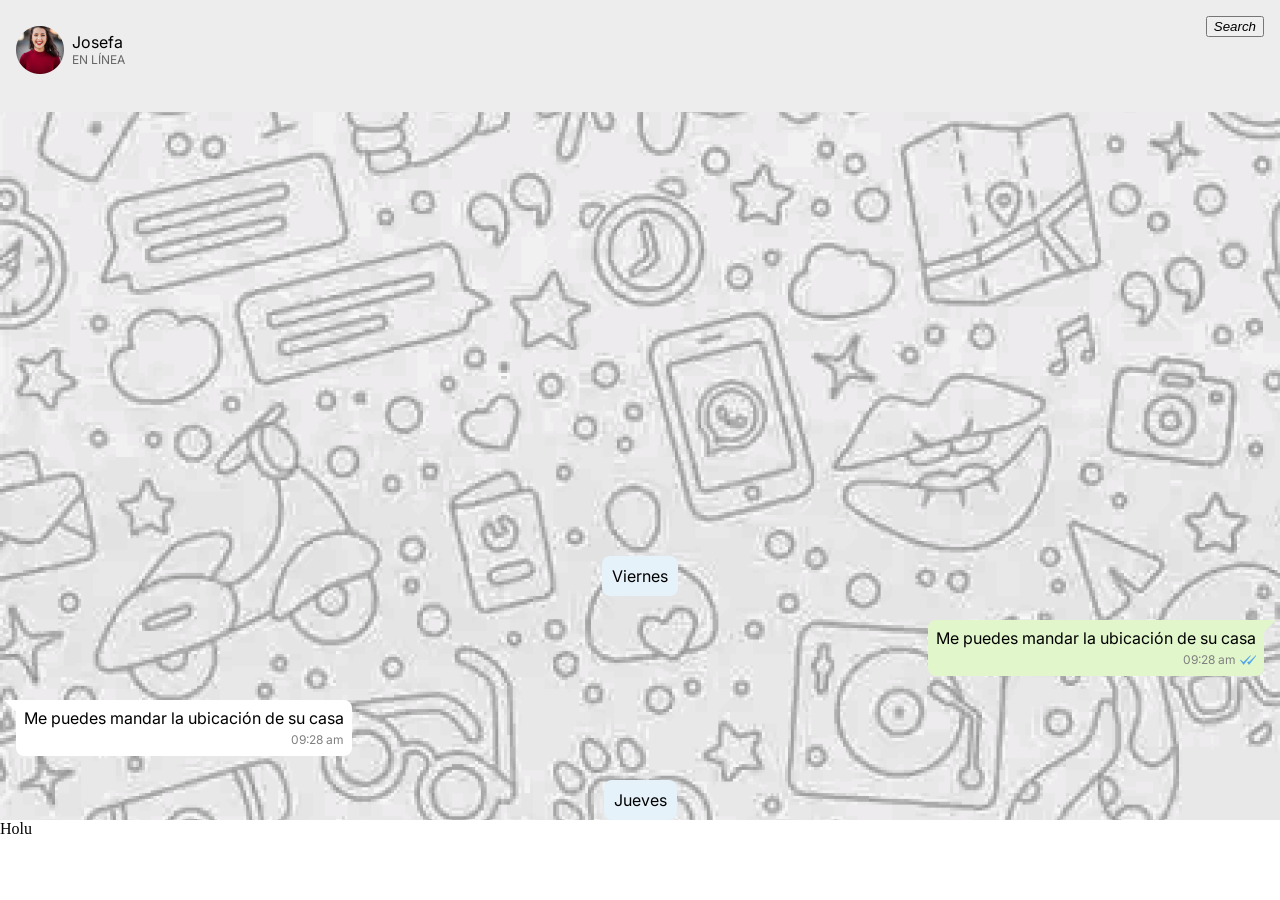
==== index.html @ de535b94 "first push" ====
<!DOCTYPE html>
<html lang="en">
  <head>
    <meta charset="UTF-8" />
    <meta http-equiv="X-UA-Compatible" content="IE=edge" />
    <meta name="viewport" content="width=device-width, initial-scale=1.0" />
    <link rel="preconnect" href="https://fonts.googleapis.com" />
    <link rel="preconnect" href="https://fonts.gstatic.com" crossorigin />
    <link
      href="https://fonts.googleapis.com/css2?family=Inter:wght@400;500;700&display=swap"
      rel="stylesheet"
    />
    <link rel="stylesheet" href="./css/index.css" />
    <title>MensajesApp</title>
  </head>
  <body>
    <div class="chat">
      <header class="header">
        <div class="header-primary">
          <div class="user">
            <img
              src="./images/user.png"
              alt="Imagen de usuario"
              width="48"
              height="48"
            />
            <p>
              <span class="user-name">Josefa</span>
              <span class="user-status">En línea</span>
            </p>
          </div>
        </div>
        <div class="header-secondary">
          <button class="button">
            <i>Search</i>
          </button>
        </div>
      </header>
      <div class="message-list">
        <div class="date">Jueves</div>
        <div class="message is-receiver">
          <div class="message-body">
            <div class="messag-text">Me puedes mandar la ubicación de su casa</div>
          </div>
          <div class="message-details">
            <span class="message-date">09:28 am</span>
          </div>
        </div>
        <div class="message is-sender">
          <div class="message-body">
            <div class="messag-text">Me puedes mandar la ubicación de su casa</div>
          </div>
          <div class="message-details">
            <span class="message-date">09:28 am</span>
            <span class="message-status is-read"></span>
          </div>
        </div>
        <div class="date">Viernes</div>
      </div>
      <div class="action-list">Holu</div>
    </div>
  </body>
</html>
---- css/index.css ----
@import 'global.css';

:root { 
  --blockSize-header: 5rem;
  --blockSize-actions: 5rem;
  --black: #000000; 
  --grey: #666667; 
  --grey-2: #f2f2f2; 
  --grey-3: #f6f6f6; 
  --grey-4: #ededed; 
  --white: #ffffff; 
  --green-1: #e1f7cb; 
  --green-2: #56bca6; 
  --red: #ff4a4a; 
  --green-3: #429488; 
  --blue: #5cb3f0; 
  --skyblue: #E5F2FA;
  --body-16regular: 400 1rem/1.25rem Inter; 
  --body-16bold: 700 1rem/1.25rem Inter; 
  --body-14regular: 400 0.875rem/1.125rem Inter; 
  --body-14regular_u: 500 0.875rem/1.25rem Inter; 
  --caption-12bold: 700 0.75rem/1rem Inter; 
  --caption-12regular: 400 0.75rem/1rem Inter; 
  --caption-12regular_u: 400 0.75rem/1.25rem Inter; 
}

body {
  margin: 0;
}

/* h1{
  color: var(--red);
} */

/* h2{
  color: var(--green-2);
} */

/* p{
  color: var(--blue);
} */
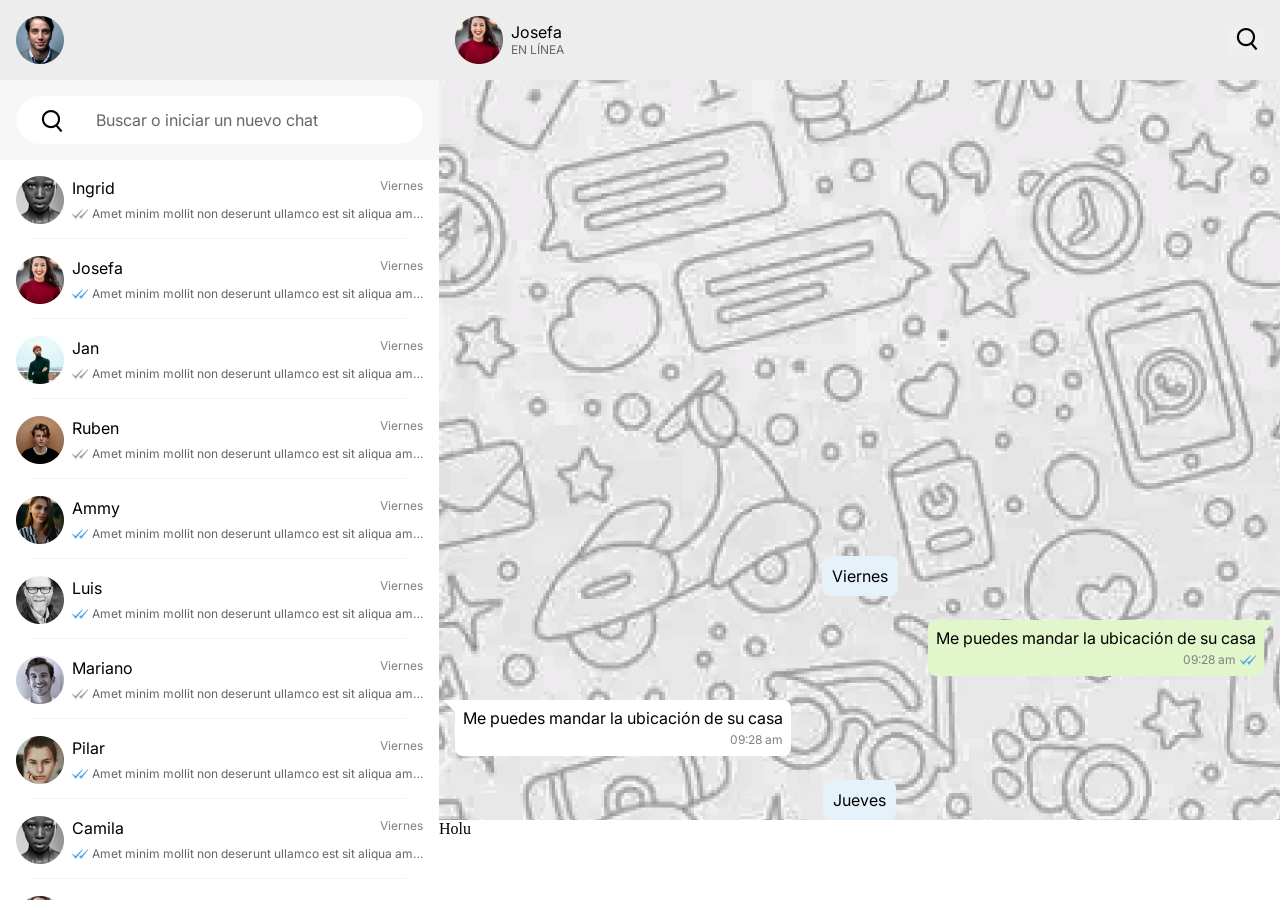
==== commit ee25cd6a: "sidebar ready" ====
--- a/index.html
+++ b/index.html
@@ -14,50 +14,390 @@
     <title>MensajesApp</title>
   </head>
   <body>
-    <div class="chat">
-      <header class="header">
-        <div class="header-primary">
+    <div class="layout">
+      <div class="chat-contact-message-list">
+        <header class="header">
           <div class="user">
             <img
-              src="./images/user.png"
+              src="./images/user-principal.png"
               alt="Imagen de usuario"
               width="48"
               height="48"
             />
-            <p>
-              <span class="user-name">Josefa</span>
-              <span class="user-status">En línea</span>
-            </p>
+          </div>
+        </header>
+        <form
+          class="search"
+          role="search"
+          aria-label="Buscar o iniciar un nuevo chat"
+        >
+          <i class="icon-search" aria-hidden="true"></i>
+          <input type="search" placeholder="Buscar o iniciar un nuevo chat" />
+        </form>
+        <div class="contact-message-list">
+          <div class="contact-message-item">
+            <div class="contact-photo">
+              <img
+                src="./images/Ingrid.png"
+                alt="Imagen de usuario"
+                width="48"
+                height="48"
+              />
+            </div>
+            <div class="contact-message-body">
+              <div class="contact-message-details">
+                <div class="contact-name">
+                  <span>Ingrid</span>
+                </div>
+                <div class="message-date">
+                  <span>Viernes</span>
+                </div>
+              </div>
+              <div class="contact-message ellipsis">
+                <span class="message-status is-delivered"></span>
+                <span class="contact-message-text ellipsis">
+                  Amet minim mollit non deserunt ullamco est sit aliqua amet minim mollit non deserunt ullamco est sit aliqua amet minim mollit non deserunt ullamco est sit aliqua amet minim mollit non deserunt ullamco est sit aliqua
+                </span>
+              </div>
+            </div>
+          </div>
+          <div class="contact-message-item">
+            <div class="contact-photo">
+              <img
+                src="./images/josefa.png"
+                alt="Imagen de usuario"
+                width="48"
+                height="48"
+              />
+            </div>
+            <div class="contact-message-body">
+              <div class="contact-message-details">
+                <div class="contact-name">
+                  <span>Josefa</span>
+                </div>
+                <div class="message-date">
+                  <span>Viernes</span>
+                </div>
+              </div>
+              <div class="contact-message ellipsis">
+                <span class="message-status is-read"></span>
+                <span class="contact-message-text ellipsis">
+                  Amet minim mollit non deserunt ullamco est sit aliqua amet minim mollit non deserunt ullamco est sit aliqua amet minim mollit non deserunt ullamco est sit aliqua amet minim mollit non deserunt ullamco est sit aliqua
+                </span>
+              </div>
+            </div>
+          </div>
+          <div class="contact-message-item">
+            <div class="contact-photo">
+              <img
+                src="./images/jan.png"
+                alt="Imagen de usuario"
+                width="48"
+                height="48"
+              />
+            </div>
+            <div class="contact-message-body">
+              <div class="contact-message-details">
+                <div class="contact-name">
+                  <span>Jan</span>
+                </div>
+                <div class="message-date">
+                  <span>Viernes</span>
+                </div>
+              </div>
+              <div class="contact-message ellipsis">
+                <span class="message-status is-delivered"></span>
+                <span class="contact-message-text ellipsis">
+                  Amet minim mollit non deserunt ullamco est sit aliqua amet minim mollit non deserunt ullamco est sit aliqua amet minim mollit non deserunt ullamco est sit aliqua amet minim mollit non deserunt ullamco est sit aliqua
+                </span>
+              </div>
+            </div>
+          </div>
+          <div class="contact-message-item">
+            <div class="contact-photo">
+              <img
+                src="./images/ruben.png"
+                alt="Imagen de usuario"
+                width="48"
+                height="48"
+              />
+            </div>
+            <div class="contact-message-body">
+              <div class="contact-message-details">
+                <div class="contact-name">
+                  <span>Ruben</span>
+                </div>
+                <div class="message-date">
+                  <span>Viernes</span>
+                </div>
+              </div>
+              <div class="contact-message ellipsis">
+                <span class="message-status is-delivered"></span>
+                <span class="contact-message-text ellipsis">
+                  Amet minim mollit non deserunt ullamco est sit aliqua amet minim mollit non deserunt ullamco est sit aliqua amet minim mollit non deserunt ullamco est sit aliqua amet minim mollit non deserunt ullamco est sit aliqua
+                </span>
+              </div>
+            </div>
+          </div>
+          <div class="contact-message-item">
+            <div class="contact-photo">
+              <img
+                src="./images/Amy.png"
+                alt="Imagen de usuario"
+                width="48"
+                height="48"
+              />
+            </div>
+            <div class="contact-message-body">
+              <div class="contact-message-details">
+                <div class="contact-name">
+                  <span>Ammy</span>
+                </div>
+                <div class="message-date">
+                  <span>Viernes</span>
+                </div>
+              </div>
+              <div class="contact-message ellipsis">
+                <span class="message-status is-read"></span>
+                <span class="contact-message-text ellipsis">
+                  Amet minim mollit non deserunt ullamco est sit aliqua amet minim mollit non deserunt ullamco est sit aliqua amet minim mollit non deserunt ullamco est sit aliqua amet minim mollit non deserunt ullamco est sit aliqua
+                </span>
+              </div>
+            </div>
+          </div>
+          <div class="contact-message-item">
+            <div class="contact-photo">
+              <img
+                src="./images/rufino.png"
+                alt="Imagen de usuario"
+                width="48"
+                height="48"
+              />
+            </div>
+            <div class="contact-message-body">
+              <div class="contact-message-details">
+                <div class="contact-name">
+                  <span>Luis</span>
+                </div>
+                <div class="message-date">
+                  <span>Viernes</span>
+                </div>
+              </div>
+              <div class="contact-message ellipsis">
+                <span class="message-status is-read"></span>
+                <span class="contact-message-text ellipsis">
+                  Amet minim mollit non deserunt ullamco est sit aliqua amet minim mollit non deserunt ullamco est sit aliqua amet minim mollit non deserunt ullamco est sit aliqua amet minim mollit non deserunt ullamco est sit aliqua
+                </span>
+              </div>
+            </div>
+          </div>
+          <div class="contact-message-item">
+            <div class="contact-photo">
+              <img
+                src="./images/Mariano.png"
+                alt="Imagen de usuario"
+                width="48"
+                height="48"
+              />
+            </div>
+            <div class="contact-message-body">
+              <div class="contact-message-details">
+                <div class="contact-name">
+                  <span>Mariano</span>
+                </div>
+                <div class="message-date">
+                  <span>Viernes</span>
+                </div>
+              </div>
+              <div class="contact-message ellipsis">
+                <span class="message-status is-delivered"></span>
+                <span class="contact-message-text ellipsis">
+                  Amet minim mollit non deserunt ullamco est sit aliqua amet minim mollit non deserunt ullamco est sit aliqua amet minim mollit non deserunt ullamco est sit aliqua amet minim mollit non deserunt ullamco est sit aliqua
+                </span>
+              </div>
+            </div>
+          </div>
+          <div class="contact-message-item">
+            <div class="contact-photo">
+              <img
+                src="./images/pilar.png"
+                alt="Imagen de usuario"
+                width="48"
+                height="48"
+              />
+            </div>
+            <div class="contact-message-body">
+              <div class="contact-message-details">
+                <div class="contact-name">
+                  <span>Pilar</span>
+                </div>
+                <div class="message-date">
+                  <span>Viernes</span>
+                </div>
+              </div>
+              <div class="contact-message ellipsis">
+                <span class="message-status is-read"></span>
+                <span class="contact-message-text ellipsis">
+                  Amet minim mollit non deserunt ullamco est sit aliqua amet minim mollit non deserunt ullamco est sit aliqua amet minim mollit non deserunt ullamco est sit aliqua amet minim mollit non deserunt ullamco est sit aliqua
+                </span>
+              </div>
+            </div>
+          </div>
+          <div class="contact-message-item">
+            <div class="contact-photo">
+              <img
+                src="./images/Ingrid.png"
+                alt="Imagen de usuario"
+                width="48"
+                height="48"
+              />
+            </div>
+            <div class="contact-message-body">
+              <div class="contact-message-details">
+                <div class="contact-name">
+                  <span>Camila</span>
+                </div>
+                <div class="message-date">
+                  <span>Viernes</span>
+                </div>
+              </div>
+              <div class="contact-message ellipsis">
+                <span class="message-status is-read"></span>
+                <span class="contact-message-text ellipsis">
+                  Amet minim mollit non deserunt ullamco est sit aliqua amet minim mollit non deserunt ullamco est sit aliqua amet minim mollit non deserunt ullamco est sit aliqua amet minim mollit non deserunt ullamco est sit aliqua
+                </span>
+              </div>
+            </div>
+          </div>
+          <div class="contact-message-item">
+            <div class="contact-photo">
+              <img
+                src="./images/josefa.png"
+                alt="Imagen de usuario"
+                width="48"
+                height="48"
+              />
+            </div>
+            <div class="contact-message-body">
+              <div class="contact-message-details">
+                <div class="contact-name">
+                  <span>Ingrid</span>
+                </div>
+                <div class="message-date">
+                  <span>Viernes</span>
+                </div>
+              </div>
+              <div class="contact-message ellipsis">
+                <span class="message-status is-read"></span>
+                <span class="contact-message-text ellipsis">
+                  Amet minim mollit non deserunt ullamco est sit aliqua amet minim mollit non deserunt ullamco est sit aliqua amet minim mollit non deserunt ullamco est sit aliqua amet minim mollit non deserunt ullamco est sit aliqua
+                </span>
+              </div>
+            </div>
+          </div>
+          <div class="contact-message-item">
+            <div class="contact-photo">
+              <img
+                src="./images/rufino.png"
+                alt="Imagen de usuario"
+                width="48"
+                height="48"
+              />
+            </div>
+            <div class="contact-message-body">
+              <div class="contact-message-details">
+                <div class="contact-name">
+                  <span>William</span>
+                </div>
+                <div class="message-date">
+                  <span>Viernes</span>
+                </div>
+              </div>
+              <div class="contact-message ellipsis">
+                <span class="message-status is-delivered"></span>
+                <span class="contact-message-text ellipsis">
+                  Amet minim mollit non deserunt ullamco est sit aliqua amet minim mollit non deserunt ullamco est sit aliqua amet minim mollit non deserunt ullamco est sit aliqua amet minim mollit non deserunt ullamco est sit aliqua
+                </span>
+              </div>
+            </div>
+          </div>
+          <div class="contact-message-item">
+            <div class="contact-photo">
+              <img
+                src="./images/Amy.png"
+                alt="Imagen de usuario"
+                width="48"
+                height="48"
+              />
+            </div>
+            <div class="contact-message-body">
+              <div class="contact-message-details">
+                <div class="contact-name">
+                  <span>Fiorella</span>
+                </div>
+                <div class="message-date">
+                  <span>Viernes</span>
+                </div>
+              </div>
+              <div class="contact-message ellipsis">
+                <span class="message-status is-delivered"></span>
+                <span class="contact-message-text ellipsis">
+                  Amet minim mollit non deserunt ullamco est sit aliqua amet minim mollit non deserunt ullamco est sit aliqua amet minim mollit non deserunt ullamco est sit aliqua amet minim mollit non deserunt ullamco est sit aliqua
+                </span>
+              </div>
+            </div>
           </div>
         </div>
-        <div class="header-secondary">
-          <button class="button">
-            <i>Search</i>
-          </button>
+      </div>
+      <div class="chat-message-list">
+        <header class="header">
+          <div class="header-primary">
+            <div class="user">
+              <img
+                src="./images/user.png"
+                alt="Imagen de usuario"
+                width="48"
+                height="48"
+              />
+              <p>
+                <span class="user-name">Josefa</span>
+                <span class="user-status">En línea</span>
+              </p>
+            </div>
+          </div>
+          <div class="header-secondary">
+            <button class="button">
+              <i class="icon-search"></i>
+            </button>
+          </div>
+        </header>
+        <div class="message-list">
+          <div class="date">Jueves</div>
+          <div class="message is-receiver">
+            <div class="message-body">
+              <div class="message-text">
+                Me puedes mandar la ubicación de su casa
+              </div>
+            </div>
+            <div class="message-details">
+              <span class="message-date">09:28 am</span>
+            </div>
+          </div>
+          <div class="message is-sender">
+            <div class="message-body">
+              <div class="message-text">
+                Me puedes mandar la ubicación de su casa
+              </div>
+            </div>
+            <div class="message-details">
+              <span class="message-date">09:28 am</span>
+              <span class="message-status is-read"></span>
+            </div>
+          </div>
+          <div class="date">Viernes</div>
         </div>
-      </header>
-      <div class="message-list">
-        <div class="date">Jueves</div>
-        <div class="message is-receiver">
-          <div class="message-body">
-            <div class="messag-text">Me puedes mandar la ubicación de su casa</div>
-          </div>
-          <div class="message-details">
-            <span class="message-date">09:28 am</span>
-          </div>
-        </div>
-        <div class="message is-sender">
-          <div class="message-body">
-            <div class="messag-text">Me puedes mandar la ubicación de su casa</div>
-          </div>
-          <div class="message-details">
-            <span class="message-date">09:28 am</span>
-            <span class="message-status is-read"></span>
-          </div>
-        </div>
-        <div class="date">Viernes</div>
+        <div class="action-list">Holu</div>
       </div>
-      <div class="action-list">Holu</div>
     </div>
   </body>
 </html>
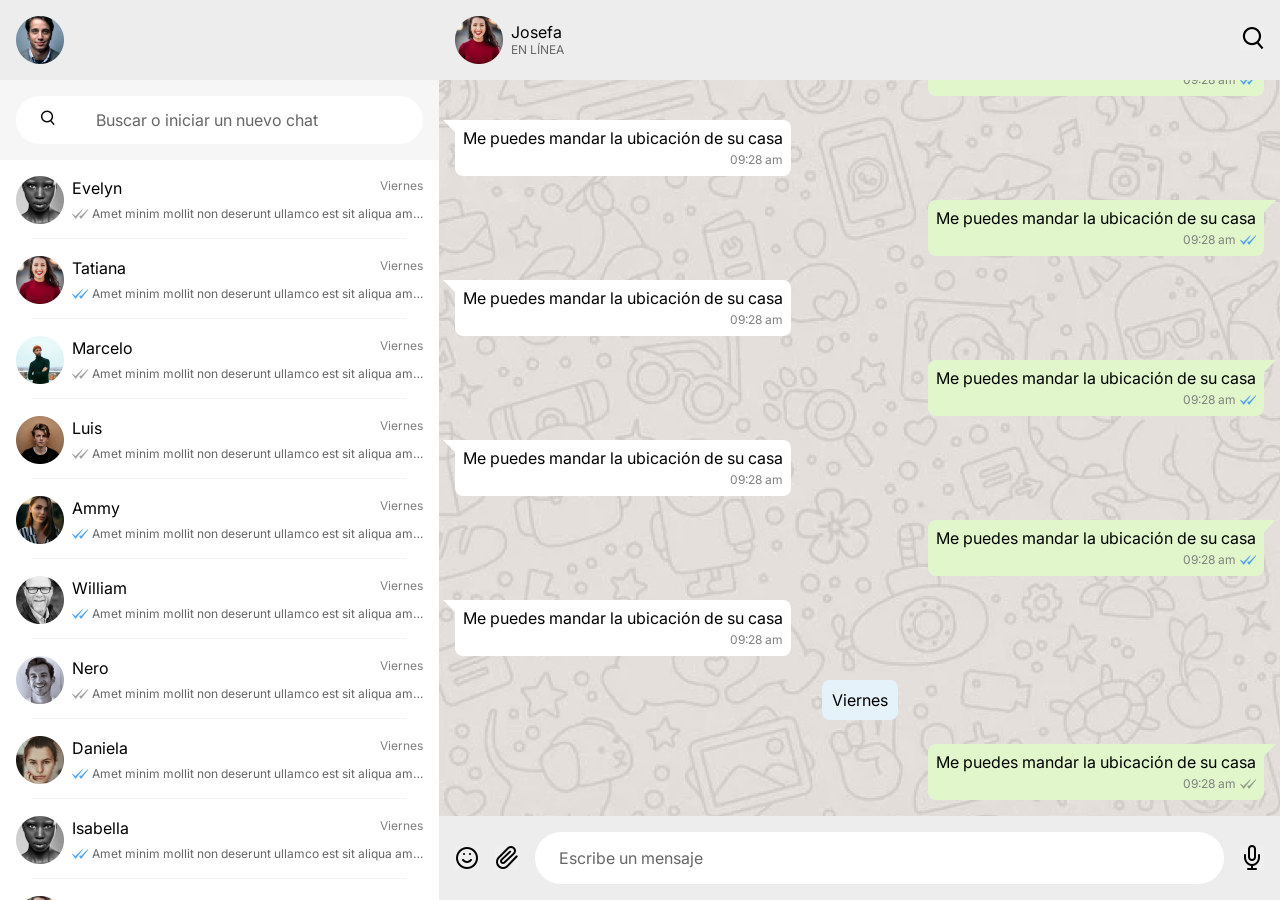
==== commit 0a0ea4f8: "first funct" ====
--- a/index.html
+++ b/index.html
@@ -56,7 +56,10 @@
               <div class="contact-message ellipsis">
                 <span class="message-status is-delivered"></span>
                 <span class="contact-message-text ellipsis">
-                  Amet minim mollit non deserunt ullamco est sit aliqua amet minim mollit non deserunt ullamco est sit aliqua amet minim mollit non deserunt ullamco est sit aliqua amet minim mollit non deserunt ullamco est sit aliqua
+                  Amet minim mollit non deserunt ullamco est sit aliqua amet
+                  minim mollit non deserunt ullamco est sit aliqua amet minim
+                  mollit non deserunt ullamco est sit aliqua amet minim mollit
+                  non deserunt ullamco est sit aliqua
                 </span>
               </div>
             </div>
@@ -82,7 +85,10 @@
               <div class="contact-message ellipsis">
                 <span class="message-status is-read"></span>
                 <span class="contact-message-text ellipsis">
-                  Amet minim mollit non deserunt ullamco est sit aliqua amet minim mollit non deserunt ullamco est sit aliqua amet minim mollit non deserunt ullamco est sit aliqua amet minim mollit non deserunt ullamco est sit aliqua
+                  Amet minim mollit non deserunt ullamco est sit aliqua amet
+                  minim mollit non deserunt ullamco est sit aliqua amet minim
+                  mollit non deserunt ullamco est sit aliqua amet minim mollit
+                  non deserunt ullamco est sit aliqua
                 </span>
               </div>
             </div>
@@ -108,7 +114,10 @@
               <div class="contact-message ellipsis">
                 <span class="message-status is-delivered"></span>
                 <span class="contact-message-text ellipsis">
-                  Amet minim mollit non deserunt ullamco est sit aliqua amet minim mollit non deserunt ullamco est sit aliqua amet minim mollit non deserunt ullamco est sit aliqua amet minim mollit non deserunt ullamco est sit aliqua
+                  Amet minim mollit non deserunt ullamco est sit aliqua amet
+                  minim mollit non deserunt ullamco est sit aliqua amet minim
+                  mollit non deserunt ullamco est sit aliqua amet minim mollit
+                  non deserunt ullamco est sit aliqua
                 </span>
               </div>
             </div>
@@ -134,7 +143,10 @@
               <div class="contact-message ellipsis">
                 <span class="message-status is-delivered"></span>
                 <span class="contact-message-text ellipsis">
-                  Amet minim mollit non deserunt ullamco est sit aliqua amet minim mollit non deserunt ullamco est sit aliqua amet minim mollit non deserunt ullamco est sit aliqua amet minim mollit non deserunt ullamco est sit aliqua
+                  Amet minim mollit non deserunt ullamco est sit aliqua amet
+                  minim mollit non deserunt ullamco est sit aliqua amet minim
+                  mollit non deserunt ullamco est sit aliqua amet minim mollit
+                  non deserunt ullamco est sit aliqua
                 </span>
               </div>
             </div>
@@ -160,7 +172,10 @@
               <div class="contact-message ellipsis">
                 <span class="message-status is-read"></span>
                 <span class="contact-message-text ellipsis">
-                  Amet minim mollit non deserunt ullamco est sit aliqua amet minim mollit non deserunt ullamco est sit aliqua amet minim mollit non deserunt ullamco est sit aliqua amet minim mollit non deserunt ullamco est sit aliqua
+                  Amet minim mollit non deserunt ullamco est sit aliqua amet
+                  minim mollit non deserunt ullamco est sit aliqua amet minim
+                  mollit non deserunt ullamco est sit aliqua amet minim mollit
+                  non deserunt ullamco est sit aliqua
                 </span>
               </div>
             </div>
@@ -186,7 +201,10 @@
               <div class="contact-message ellipsis">
                 <span class="message-status is-read"></span>
                 <span class="contact-message-text ellipsis">
-                  Amet minim mollit non deserunt ullamco est sit aliqua amet minim mollit non deserunt ullamco est sit aliqua amet minim mollit non deserunt ullamco est sit aliqua amet minim mollit non deserunt ullamco est sit aliqua
+                  Amet minim mollit non deserunt ullamco est sit aliqua amet
+                  minim mollit non deserunt ullamco est sit aliqua amet minim
+                  mollit non deserunt ullamco est sit aliqua amet minim mollit
+                  non deserunt ullamco est sit aliqua
                 </span>
               </div>
             </div>
@@ -212,7 +230,10 @@
               <div class="contact-message ellipsis">
                 <span class="message-status is-delivered"></span>
                 <span class="contact-message-text ellipsis">
-                  Amet minim mollit non deserunt ullamco est sit aliqua amet minim mollit non deserunt ullamco est sit aliqua amet minim mollit non deserunt ullamco est sit aliqua amet minim mollit non deserunt ullamco est sit aliqua
+                  Amet minim mollit non deserunt ullamco est sit aliqua amet
+                  minim mollit non deserunt ullamco est sit aliqua amet minim
+                  mollit non deserunt ullamco est sit aliqua amet minim mollit
+                  non deserunt ullamco est sit aliqua
                 </span>
               </div>
             </div>
@@ -238,7 +259,10 @@
               <div class="contact-message ellipsis">
                 <span class="message-status is-read"></span>
                 <span class="contact-message-text ellipsis">
-                  Amet minim mollit non deserunt ullamco est sit aliqua amet minim mollit non deserunt ullamco est sit aliqua amet minim mollit non deserunt ullamco est sit aliqua amet minim mollit non deserunt ullamco est sit aliqua
+                  Amet minim mollit non deserunt ullamco est sit aliqua amet
+                  minim mollit non deserunt ullamco est sit aliqua amet minim
+                  mollit non deserunt ullamco est sit aliqua amet minim mollit
+                  non deserunt ullamco est sit aliqua
                 </span>
               </div>
             </div>
@@ -264,7 +288,10 @@
               <div class="contact-message ellipsis">
                 <span class="message-status is-read"></span>
                 <span class="contact-message-text ellipsis">
-                  Amet minim mollit non deserunt ullamco est sit aliqua amet minim mollit non deserunt ullamco est sit aliqua amet minim mollit non deserunt ullamco est sit aliqua amet minim mollit non deserunt ullamco est sit aliqua
+                  Amet minim mollit non deserunt ullamco est sit aliqua amet
+                  minim mollit non deserunt ullamco est sit aliqua amet minim
+                  mollit non deserunt ullamco est sit aliqua amet minim mollit
+                  non deserunt ullamco est sit aliqua
                 </span>
               </div>
             </div>
@@ -290,7 +317,10 @@
               <div class="contact-message ellipsis">
                 <span class="message-status is-read"></span>
                 <span class="contact-message-text ellipsis">
-                  Amet minim mollit non deserunt ullamco est sit aliqua amet minim mollit non deserunt ullamco est sit aliqua amet minim mollit non deserunt ullamco est sit aliqua amet minim mollit non deserunt ullamco est sit aliqua
+                  Amet minim mollit non deserunt ullamco est sit aliqua amet
+                  minim mollit non deserunt ullamco est sit aliqua amet minim
+                  mollit non deserunt ullamco est sit aliqua amet minim mollit
+                  non deserunt ullamco est sit aliqua
                 </span>
               </div>
             </div>
@@ -316,7 +346,10 @@
               <div class="contact-message ellipsis">
                 <span class="message-status is-delivered"></span>
                 <span class="contact-message-text ellipsis">
-                  Amet minim mollit non deserunt ullamco est sit aliqua amet minim mollit non deserunt ullamco est sit aliqua amet minim mollit non deserunt ullamco est sit aliqua amet minim mollit non deserunt ullamco est sit aliqua
+                  Amet minim mollit non deserunt ullamco est sit aliqua amet
+                  minim mollit non deserunt ullamco est sit aliqua amet minim
+                  mollit non deserunt ullamco est sit aliqua amet minim mollit
+                  non deserunt ullamco est sit aliqua
                 </span>
               </div>
             </div>
@@ -342,7 +375,10 @@
               <div class="contact-message ellipsis">
                 <span class="message-status is-delivered"></span>
                 <span class="contact-message-text ellipsis">
-                  Amet minim mollit non deserunt ullamco est sit aliqua amet minim mollit non deserunt ullamco est sit aliqua amet minim mollit non deserunt ullamco est sit aliqua amet minim mollit non deserunt ullamco est sit aliqua
+                  Amet minim mollit non deserunt ullamco est sit aliqua amet
+                  minim mollit non deserunt ullamco est sit aliqua amet minim
+                  mollit non deserunt ullamco est sit aliqua amet minim mollit
+                  non deserunt ullamco est sit aliqua
                 </span>
               </div>
             </div>
@@ -372,32 +408,162 @@
           </div>
         </header>
         <div class="message-list">
+          <div class="message is-sender">
+            <div class="message-body">
+              <div class="message-text">
+                Me puedes mandar la ubicación de su casa
+              </div>
+            </div>
+            <div class="message-details">
+              <span class="message-date">09:28 am</span>
+              <span class="message-status is-delivered"></span>
+            </div>
+          </div>
+          <div class="date">Viernes</div>
+          <div class="message is-receiver">
+            <div class="message-body">
+              <div class="message-text">
+                Me puedes mandar la ubicación de su casa
+              </div>
+            </div>
+            <div class="message-details">
+              <span class="message-date">09:28 am</span>
+            </div>
+          </div>
+          <div class="message is-sender">
+            <div class="message-body">
+              <div class="message-text">
+                Me puedes mandar la ubicación de su casa
+              </div>
+            </div>
+            <div class="message-details">
+              <span class="message-date">09:28 am</span>
+              <span class="message-status is-read"></span>
+            </div>
+          </div>
+          <div class="message is-receiver">
+            <div class="message-body">
+              <div class="message-text">
+                Me puedes mandar la ubicación de su casa
+              </div>
+            </div>
+            <div class="message-details">
+              <span class="message-date">09:28 am</span>
+            </div>
+          </div>
+          <div class="message is-sender">
+            <div class="message-body">
+              <div class="message-text">
+                Me puedes mandar la ubicación de su casa
+              </div>
+            </div>
+            <div class="message-details">
+              <span class="message-date">09:28 am</span>
+              <span class="message-status is-read"></span>
+            </div>
+          </div>
+          <div class="message is-receiver">
+            <div class="message-body">
+              <div class="message-text">
+                Me puedes mandar la ubicación de su casa
+              </div>
+            </div>
+            <div class="message-details">
+              <span class="message-date">09:28 am</span>
+            </div>
+          </div>
+          <div class="message is-sender">
+            <div class="message-body">
+              <div class="message-text">
+                Me puedes mandar la ubicación de su casa
+              </div>
+            </div>
+            <div class="message-details">
+              <span class="message-date">09:28 am</span>
+              <span class="message-status is-read"></span>
+            </div>
+          </div>
+          <div class="message is-receiver">
+            <div class="message-body">
+              <div class="message-text">
+                Me puedes mandar la ubicación de su casa
+              </div>
+            </div>
+            <div class="message-details">
+              <span class="message-date">09:28 am</span>
+            </div>
+          </div>
+          <div class="message is-sender">
+            <div class="message-body">
+              <div class="message-text">
+                Me puedes mandar la ubicación de su casa
+              </div>
+            </div>
+            <div class="message-details">
+              <span class="message-date">09:28 am</span>
+              <span class="message-status is-read"></span>
+            </div>
+          </div>
+          <div class="message is-receiver">
+            <div class="message-body">
+              <div class="message-text">
+                Me puedes mandar la ubicación de su casa
+              </div>
+            </div>
+            <div class="message-details">
+              <span class="message-date">09:28 am</span>
+            </div>
+          </div>
+          <div class="message is-sender">
+            <div class="message-body">
+              <div class="message-text">
+                Me puedes mandar la ubicación de su casa
+              </div>
+            </div>
+            <div class="message-details">
+              <span class="message-date">09:28 am</span>
+              <span class="message-status is-read"></span>
+            </div>
+          </div>
+          <div class="message is-receiver">
+            <div class="message-body">
+              <div class="message-text">
+                Me puedes mandar la ubicación de su casa
+              </div>
+            </div>
+            <div class="message-details">
+              <span class="message-date">09:28 am</span>
+            </div>
+          </div>
+          <div class="message is-sender">
+            <div class="message-body">
+              <div class="message-text">
+                Me puedes mandar la ubicación de su casa
+              </div>
+            </div>
+            <div class="message-details">
+              <span class="message-date">09:28 am</span>
+              <span class="message-status is-read"></span>
+            </div>
+          </div>
           <div class="date">Jueves</div>
-          <div class="message is-receiver">
-            <div class="message-body">
-              <div class="message-text">
-                Me puedes mandar la ubicación de su casa
-              </div>
-            </div>
-            <div class="message-details">
-              <span class="message-date">09:28 am</span>
-            </div>
-          </div>
-          <div class="message is-sender">
-            <div class="message-body">
-              <div class="message-text">
-                Me puedes mandar la ubicación de su casa
-              </div>
-            </div>
-            <div class="message-details">
-              <span class="message-date">09:28 am</span>
-              <span class="message-status is-read"></span>
-            </div>
-          </div>
-          <div class="date">Viernes</div>
         </div>
-        <div class="action-list">Holu</div>
+        <div class="action-list">
+          <button class="button">
+            <i class="icon-smile"></i>
+          </button>
+          <button class="button">
+            <i class="icon-paperclip"></i>
+          </button>
+          <form class="type" aria-label="Escribe un mensaje">
+            <input type="text" placeholder="Escribe un mensaje" />
+          </form>
+          <button class="button">
+            <i class="icon-mic"></i>
+          </button>
+        </div>
       </div>
     </div>
+    <script src="./js/index.js"></script>
   </body>
 </html>
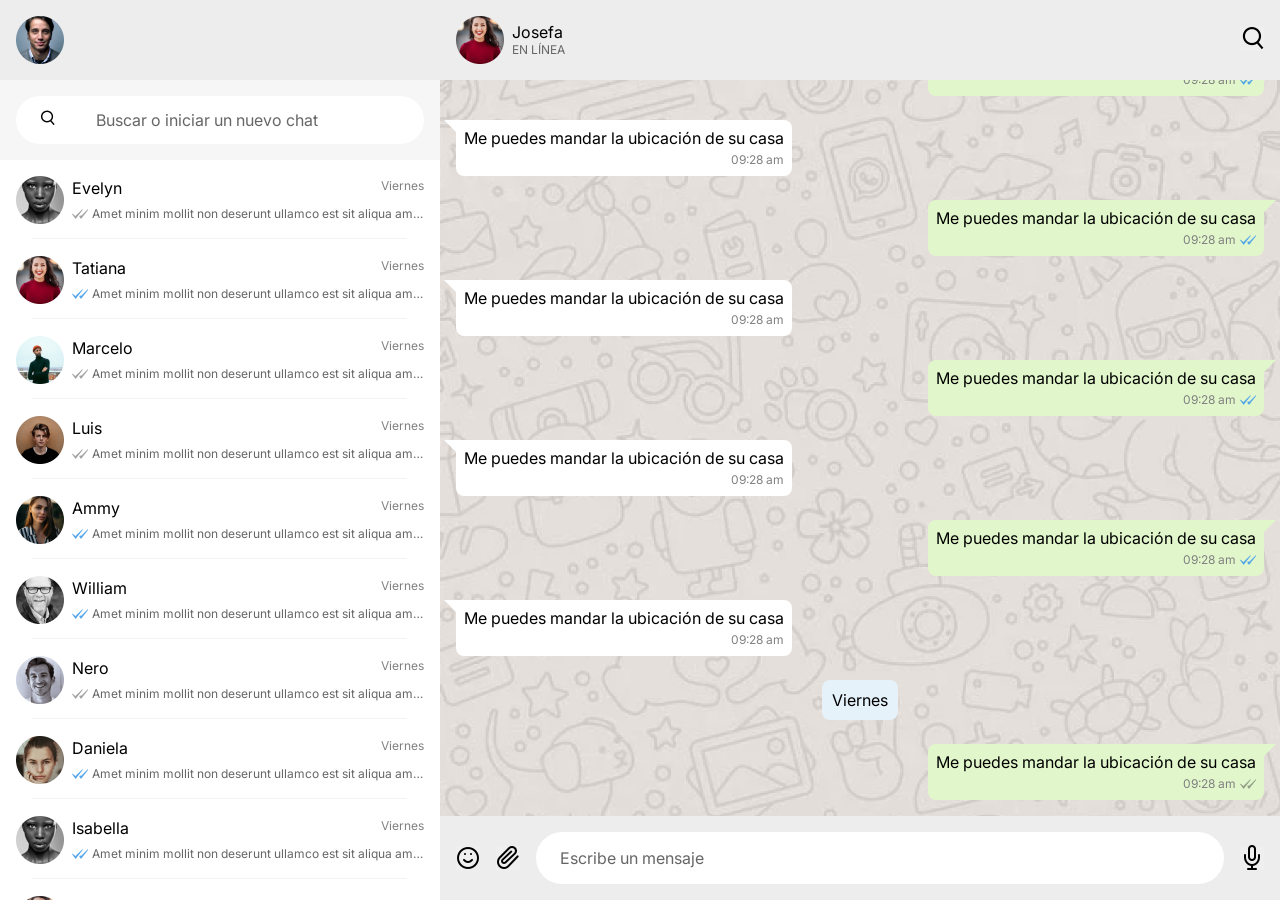
==== commit 90f01f85: "ready" ====
--- a/index.html
+++ b/index.html
@@ -11,559 +11,607 @@
       rel="stylesheet"
     />
     <link rel="stylesheet" href="./css/index.css" />
+
+    <link rel="apple-touch-icon" sizes="57x57" href="./favicon/apple-icon-57x57.png" />
+    <link rel="apple-touch-icon" sizes="60x60" href="./favicon/apple-icon-60x60.png" />
+    <link rel="apple-touch-icon" sizes="72x72" href="./favicon/apple-icon-72x72.png" />
+    <link rel="apple-touch-icon" sizes="76x76" href="./favicon/apple-icon-76x76.png" />
+    <link
+      rel="apple-touch-icon"
+      sizes="114x114"
+      href="./favicon/apple-icon-114x114.png"
+    />
+    <link
+      rel="apple-touch-icon"
+      sizes="120x120"
+      href="./favicon/apple-icon-120x120.png"
+    />
+    <link
+      rel="apple-touch-icon"
+      sizes="144x144"
+      href="./favicon/apple-icon-144x144.png"
+    />
+    <link
+      rel="apple-touch-icon"
+      sizes="152x152"
+      href="./favicon/apple-icon-152x152.png"
+    />
+    <link
+      rel="apple-touch-icon"
+      sizes="180x180"
+      href="./favicon/apple-icon-180x180.png"
+    />
+    <link
+      rel="icon"
+      type="image/png"
+      sizes="192x192"
+      href="./favicon/android-icon-192x192.png"
+    />
+    <link rel="icon" type="image/png" sizes="32x32" href="./favicon/favicon-32x32.png" />
+    <link rel="icon" type="image/png" sizes="96x96" href="./favicon/favicon-96x96.png" />
+    <link rel="icon" type="image/png" sizes="16x16" href="./favicon/favicon-16x16.png" />
+    <link rel="manifest" href="./favicon/manifest.json" />
+    <meta name="msapplication-TileColor" content="#ffffff" />
+    <meta name="msapplication-TileImage" content="./favicon/ms-icon-144x144.png" />
+    <meta name="theme-color" content="#ffffff" />
     <title>MensajesApp</title>
   </head>
   <body>
     <div class="layout">
-      <div class="chat-contact-message-list">
-        <header class="header">
-          <div class="user">
-            <img
-              src="./images/user-principal.png"
-              alt="Imagen de usuario"
-              width="48"
-              height="48"
-            />
-          </div>
-        </header>
-        <form
-          class="search"
-          role="search"
-          aria-label="Buscar o iniciar un nuevo chat"
-        >
-          <i class="icon-search" aria-hidden="true"></i>
-          <input type="search" placeholder="Buscar o iniciar un nuevo chat" />
-        </form>
-        <div class="contact-message-list">
-          <div class="contact-message-item">
-            <div class="contact-photo">
+      <div class="layout-container">
+        <div class="chat-contact-message-list">
+          <header class="header">
+            <div class="user">
               <img
-                src="./images/Ingrid.png"
+                src="./images/user-principal.png"
                 alt="Imagen de usuario"
                 width="48"
                 height="48"
               />
             </div>
-            <div class="contact-message-body">
-              <div class="contact-message-details">
-                <div class="contact-name">
-                  <span>Ingrid</span>
-                </div>
-                <div class="message-date">
-                  <span>Viernes</span>
-                </div>
-              </div>
-              <div class="contact-message ellipsis">
+          </header>
+          <form
+            class="search"
+            role="search"
+            aria-label="Buscar o iniciar un nuevo chat"
+          >
+            <i class="icon-search" aria-hidden="true"></i>
+            <input type="search" placeholder="Buscar o iniciar un nuevo chat" />
+          </form>
+          <div class="contact-message-list">
+            <div class="contact-message-item">
+              <div class="contact-photo">
+                <img
+                  src="./images/Ingrid.png"
+                  alt="Imagen de usuario"
+                  width="48"
+                  height="48"
+                />
+              </div>
+              <div class="contact-message-body">
+                <div class="contact-message-details">
+                  <div class="contact-name">
+                    <span>Ingrid</span>
+                  </div>
+                  <div class="message-date">
+                    <span>Viernes</span>
+                  </div>
+                </div>
+                <div class="contact-message">
+                  <span class="message-status is-delivered"></span>
+                  <span class="contact-message-text">
+                    Amet minim mollit non deserunt ullamco est sit aliqua amet
+                    minim mollit non deserunt ullamco est sit aliqua amet minim
+                    mollit non deserunt ullamco est sit aliqua amet minim mollit
+                    non deserunt ullamco est sit aliqua
+                  </span>
+                </div>
+              </div>
+            </div>
+            <div class="contact-message-item">
+              <div class="contact-photo">
+                <img
+                  src="./images/josefa.png"
+                  alt="Imagen de usuario"
+                  width="48"
+                  height="48"
+                />
+              </div>
+              <div class="contact-message-body">
+                <div class="contact-message-details">
+                  <div class="contact-name">
+                    <span>Josefa</span>
+                  </div>
+                  <div class="message-date">
+                    <span>Viernes</span>
+                  </div>
+                </div>
+                <div class="contact-message">
+                  <span class="message-status is-read"></span>
+                  <span class="contact-message-text">
+                    Amet minim mollit non deserunt ullamco est sit aliqua amet
+                    minim mollit non deserunt ullamco est sit aliqua amet minim
+                    mollit non deserunt ullamco est sit aliqua amet minim mollit
+                    non deserunt ullamco est sit aliqua
+                  </span>
+                </div>
+              </div>
+            </div>
+            <div class="contact-message-item">
+              <div class="contact-photo">
+                <img
+                  src="./images/jan.png"
+                  alt="Imagen de usuario"
+                  width="48"
+                  height="48"
+                />
+              </div>
+              <div class="contact-message-body">
+                <div class="contact-message-details">
+                  <div class="contact-name">
+                    <span>Jan</span>
+                  </div>
+                  <div class="message-date">
+                    <span>Viernes</span>
+                  </div>
+                </div>
+                <div class="contact-message">
+                  <span class="message-status is-delivered"></span>
+                  <span class="contact-message-text">
+                    Amet minim mollit non deserunt ullamco est sit aliqua amet
+                    minim mollit non deserunt ullamco est sit aliqua amet minim
+                    mollit non deserunt ullamco est sit aliqua amet minim mollit
+                    non deserunt ullamco est sit aliqua
+                  </span>
+                </div>
+              </div>
+            </div>
+            <div class="contact-message-item">
+              <div class="contact-photo">
+                <img
+                  src="./images/ruben.png"
+                  alt="Imagen de usuario"
+                  width="48"
+                  height="48"
+                />
+              </div>
+              <div class="contact-message-body">
+                <div class="contact-message-details">
+                  <div class="contact-name">
+                    <span>Ruben</span>
+                  </div>
+                  <div class="message-date">
+                    <span>Viernes</span>
+                  </div>
+                </div>
+                <div class="contact-message">
+                  <span class="message-status is-delivered"></span>
+                  <span class="contact-message-text">
+                    Amet minim mollit non deserunt ullamco est sit aliqua amet
+                    minim mollit non deserunt ullamco est sit aliqua amet minim
+                    mollit non deserunt ullamco est sit aliqua amet minim mollit
+                    non deserunt ullamco est sit aliqua
+                  </span>
+                </div>
+              </div>
+            </div>
+            <div class="contact-message-item">
+              <div class="contact-photo">
+                <img
+                  src="./images/Amy.png"
+                  alt="Imagen de usuario"
+                  width="48"
+                  height="48"
+                />
+              </div>
+              <div class="contact-message-body">
+                <div class="contact-message-details">
+                  <div class="contact-name">
+                    <span>Ammy</span>
+                  </div>
+                  <div class="message-date">
+                    <span>Viernes</span>
+                  </div>
+                </div>
+                <div class="contact-message">
+                  <span class="message-status is-read"></span>
+                  <span class="contact-message-text">
+                    Amet minim mollit non deserunt ullamco est sit aliqua amet
+                    minim mollit non deserunt ullamco est sit aliqua amet minim
+                    mollit non deserunt ullamco est sit aliqua amet minim mollit
+                    non deserunt ullamco est sit aliqua
+                  </span>
+                </div>
+              </div>
+            </div>
+            <div class="contact-message-item">
+              <div class="contact-photo">
+                <img
+                  src="./images/rufino.png"
+                  alt="Imagen de usuario"
+                  width="48"
+                  height="48"
+                />
+              </div>
+              <div class="contact-message-body">
+                <div class="contact-message-details">
+                  <div class="contact-name">
+                    <span>Luis</span>
+                  </div>
+                  <div class="message-date">
+                    <span>Viernes</span>
+                  </div>
+                </div>
+                <div class="contact-message">
+                  <span class="message-status is-read"></span>
+                  <span class="contact-message-text">
+                    Amet minim mollit non deserunt ullamco est sit aliqua amet
+                    minim mollit non deserunt ullamco est sit aliqua amet minim
+                    mollit non deserunt ullamco est sit aliqua amet minim mollit
+                    non deserunt ullamco est sit aliqua
+                  </span>
+                </div>
+              </div>
+            </div>
+            <div class="contact-message-item">
+              <div class="contact-photo">
+                <img
+                  src="./images/Mariano.png"
+                  alt="Imagen de usuario"
+                  width="48"
+                  height="48"
+                />
+              </div>
+              <div class="contact-message-body">
+                <div class="contact-message-details">
+                  <div class="contact-name">
+                    <span>Mariano</span>
+                  </div>
+                  <div class="message-date">
+                    <span>Viernes</span>
+                  </div>
+                </div>
+                <div class="contact-message">
+                  <span class="message-status is-delivered"></span>
+                  <span class="contact-message-text">
+                    Amet minim mollit non deserunt ullamco est sit aliqua amet
+                    minim mollit non deserunt ullamco est sit aliqua amet minim
+                    mollit non deserunt ullamco est sit aliqua amet minim mollit
+                    non deserunt ullamco est sit aliqua
+                  </span>
+                </div>
+              </div>
+            </div>
+            <div class="contact-message-item">
+              <div class="contact-photo">
+                <img
+                  src="./images/pilar.png"
+                  alt="Imagen de usuario"
+                  width="48"
+                  height="48"
+                />
+              </div>
+              <div class="contact-message-body">
+                <div class="contact-message-details">
+                  <div class="contact-name">
+                    <span>Pilar</span>
+                  </div>
+                  <div class="message-date">
+                    <span>Viernes</span>
+                  </div>
+                </div>
+                <div class="contact-message">
+                  <span class="message-status is-read"></span>
+                  <span class="contact-message-text">
+                    Amet minim mollit non deserunt ullamco est sit aliqua amet
+                    minim mollit non deserunt ullamco est sit aliqua amet minim
+                    mollit non deserunt ullamco est sit aliqua amet minim mollit
+                    non deserunt ullamco est sit aliqua
+                  </span>
+                </div>
+              </div>
+            </div>
+            <div class="contact-message-item">
+              <div class="contact-photo">
+                <img
+                  src="./images/Ingrid.png"
+                  alt="Imagen de usuario"
+                  width="48"
+                  height="48"
+                />
+              </div>
+              <div class="contact-message-body">
+                <div class="contact-message-details">
+                  <div class="contact-name">
+                    <span>Camila</span>
+                  </div>
+                  <div class="message-date">
+                    <span>Viernes</span>
+                  </div>
+                </div>
+                <div class="contact-message">
+                  <span class="message-status is-read"></span>
+                  <span class="contact-message-text">
+                    Amet minim mollit non deserunt ullamco est sit aliqua amet
+                    minim mollit non deserunt ullamco est sit aliqua amet minim
+                    mollit non deserunt ullamco est sit aliqua amet minim mollit
+                    non deserunt ullamco est sit aliqua
+                  </span>
+                </div>
+              </div>
+            </div>
+            <div class="contact-message-item">
+              <div class="contact-photo">
+                <img
+                  src="./images/josefa.png"
+                  alt="Imagen de usuario"
+                  width="48"
+                  height="48"
+                />
+              </div>
+              <div class="contact-message-body">
+                <div class="contact-message-details">
+                  <div class="contact-name">
+                    <span>Ingrid</span>
+                  </div>
+                  <div class="message-date">
+                    <span>Viernes</span>
+                  </div>
+                </div>
+                <div class="contact-message">
+                  <span class="message-status is-read"></span>
+                  <span class="contact-message-text">
+                    Amet minim mollit non deserunt ullamco est sit aliqua amet
+                    minim mollit non deserunt ullamco est sit aliqua amet minim
+                    mollit non deserunt ullamco est sit aliqua amet minim mollit
+                    non deserunt ullamco est sit aliqua
+                  </span>
+                </div>
+              </div>
+            </div>
+            <div class="contact-message-item">
+              <div class="contact-photo">
+                <img
+                  src="./images/rufino.png"
+                  alt="Imagen de usuario"
+                  width="48"
+                  height="48"
+                />
+              </div>
+              <div class="contact-message-body">
+                <div class="contact-message-details">
+                  <div class="contact-name">
+                    <span>William</span>
+                  </div>
+                  <div class="message-date">
+                    <span>Viernes</span>
+                  </div>
+                </div>
+                <div class="contact-message">
+                  <span class="message-status is-delivered"></span>
+                  <span class="contact-message-text">
+                    Amet minim mollit non deserunt ullamco est sit aliqua amet
+                    minim mollit non deserunt ullamco est sit aliqua amet minim
+                    mollit non deserunt ullamco est sit aliqua amet minim mollit
+                    non deserunt ullamco est sit aliqua
+                  </span>
+                </div>
+              </div>
+            </div>
+            <div class="contact-message-item">
+              <div class="contact-photo">
+                <img
+                  src="./images/Amy.png"
+                  alt="Imagen de usuario"
+                  width="48"
+                  height="48"
+                />
+              </div>
+              <div class="contact-message-body">
+                <div class="contact-message-details">
+                  <div class="contact-name">
+                    <span>Fiorella</span>
+                  </div>
+                  <div class="message-date">
+                    <span>Viernes</span>
+                  </div>
+                </div>
+                <div class="contact-message">
+                  <span class="message-status is-delivered"></span>
+                  <span class="contact-message-text">
+                    Amet minim mollit non deserunt ullamco est sit aliqua amet
+                    minim mollit non deserunt ullamco est sit aliqua amet minim
+                    mollit non deserunt ullamco est sit aliqua amet minim mollit
+                    non deserunt ullamco est sit aliqua
+                  </span>
+                </div>
+              </div>
+            </div>
+          </div>
+        </div>
+        <div class="chat-message-list">
+          <header class="header">
+            <div class="header-primary">
+              <button class="button">
+                <i class="icon-arrowLeft"></i>
+              </button>
+              <div class="user">
+                <img
+                  src="./images/user.png"
+                  alt="Imagen de usuario"
+                  width="48"
+                  height="48"
+                />
+                <p>
+                  <span class="user-name">Josefa</span>
+                  <span class="user-status">En línea</span>
+                </p>
+              </div>
+            </div>
+            <div class="header-secondary">
+              <button class="button">
+                <i class="icon-search"></i>
+              </button>
+            </div>
+          </header>
+          <div class="message-list">
+            <div class="message is-sender">
+              <div class="message-body">
+                <div class="message-text">
+                  Me puedes mandar la ubicación de su casa
+                </div>
+              </div>
+              <div class="message-details">
+                <span class="message-date">09:28 am</span>
                 <span class="message-status is-delivered"></span>
-                <span class="contact-message-text ellipsis">
-                  Amet minim mollit non deserunt ullamco est sit aliqua amet
-                  minim mollit non deserunt ullamco est sit aliqua amet minim
-                  mollit non deserunt ullamco est sit aliqua amet minim mollit
-                  non deserunt ullamco est sit aliqua
-                </span>
-              </div>
-            </div>
+              </div>
+            </div>
+            <div class="date">Viernes</div>
+            <div class="message is-receiver">
+              <div class="message-body">
+                <div class="message-text">
+                  Me puedes mandar la ubicación de su casa
+                </div>
+              </div>
+              <div class="message-details">
+                <span class="message-date">09:28 am</span>
+              </div>
+            </div>
+            <div class="message is-sender">
+              <div class="message-body">
+                <div class="message-text">
+                  Me puedes mandar la ubicación de su casa
+                </div>
+              </div>
+              <div class="message-details">
+                <span class="message-date">09:28 am</span>
+                <span class="message-status is-read"></span>
+              </div>
+            </div>
+            <div class="message is-receiver">
+              <div class="message-body">
+                <div class="message-text">
+                  Me puedes mandar la ubicación de su casa
+                </div>
+              </div>
+              <div class="message-details">
+                <span class="message-date">09:28 am</span>
+              </div>
+            </div>
+            <div class="message is-sender">
+              <div class="message-body">
+                <div class="message-text">
+                  Me puedes mandar la ubicación de su casa
+                </div>
+              </div>
+              <div class="message-details">
+                <span class="message-date">09:28 am</span>
+                <span class="message-status is-read"></span>
+              </div>
+            </div>
+            <div class="message is-receiver">
+              <div class="message-body">
+                <div class="message-text">
+                  Me puedes mandar la ubicación de su casa
+                </div>
+              </div>
+              <div class="message-details">
+                <span class="message-date">09:28 am</span>
+              </div>
+            </div>
+            <div class="message is-sender">
+              <div class="message-body">
+                <div class="message-text">
+                  Me puedes mandar la ubicación de su casa
+                </div>
+              </div>
+              <div class="message-details">
+                <span class="message-date">09:28 am</span>
+                <span class="message-status is-read"></span>
+              </div>
+            </div>
+            <div class="message is-receiver">
+              <div class="message-body">
+                <div class="message-text">
+                  Me puedes mandar la ubicación de su casa
+                </div>
+              </div>
+              <div class="message-details">
+                <span class="message-date">09:28 am</span>
+              </div>
+            </div>
+            <div class="message is-sender">
+              <div class="message-body">
+                <div class="message-text">
+                  Me puedes mandar la ubicación de su casa
+                </div>
+              </div>
+              <div class="message-details">
+                <span class="message-date">09:28 am</span>
+                <span class="message-status is-read"></span>
+              </div>
+            </div>
+            <div class="message is-receiver">
+              <div class="message-body">
+                <div class="message-text">
+                  Me puedes mandar la ubicación de su casa
+                </div>
+              </div>
+              <div class="message-details">
+                <span class="message-date">09:28 am</span>
+              </div>
+            </div>
+            <div class="message is-sender">
+              <div class="message-body">
+                <div class="message-text">
+                  Me puedes mandar la ubicación de su casa
+                </div>
+              </div>
+              <div class="message-details">
+                <span class="message-date">09:28 am</span>
+                <span class="message-status is-read"></span>
+              </div>
+            </div>
+            <div class="message is-receiver">
+              <div class="message-body">
+                <div class="message-text">
+                  Me puedes mandar la ubicación de su casa
+                </div>
+              </div>
+              <div class="message-details">
+                <span class="message-date">09:28 am</span>
+              </div>
+            </div>
+            <div class="message is-sender">
+              <div class="message-body">
+                <div class="message-text">
+                  Me puedes mandar la ubicación de su casa
+                </div>
+              </div>
+              <div class="message-details">
+                <span class="message-date">09:28 am</span>
+                <span class="message-status is-read"></span>
+              </div>
+            </div>
+            <div class="date">Jueves</div>
           </div>
-          <div class="contact-message-item">
-            <div class="contact-photo">
-              <img
-                src="./images/josefa.png"
-                alt="Imagen de usuario"
-                width="48"
-                height="48"
-              />
-            </div>
-            <div class="contact-message-body">
-              <div class="contact-message-details">
-                <div class="contact-name">
-                  <span>Josefa</span>
-                </div>
-                <div class="message-date">
-                  <span>Viernes</span>
-                </div>
-              </div>
-              <div class="contact-message ellipsis">
-                <span class="message-status is-read"></span>
-                <span class="contact-message-text ellipsis">
-                  Amet minim mollit non deserunt ullamco est sit aliqua amet
-                  minim mollit non deserunt ullamco est sit aliqua amet minim
-                  mollit non deserunt ullamco est sit aliqua amet minim mollit
-                  non deserunt ullamco est sit aliqua
-                </span>
-              </div>
-            </div>
-          </div>
-          <div class="contact-message-item">
-            <div class="contact-photo">
-              <img
-                src="./images/jan.png"
-                alt="Imagen de usuario"
-                width="48"
-                height="48"
-              />
-            </div>
-            <div class="contact-message-body">
-              <div class="contact-message-details">
-                <div class="contact-name">
-                  <span>Jan</span>
-                </div>
-                <div class="message-date">
-                  <span>Viernes</span>
-                </div>
-              </div>
-              <div class="contact-message ellipsis">
-                <span class="message-status is-delivered"></span>
-                <span class="contact-message-text ellipsis">
-                  Amet minim mollit non deserunt ullamco est sit aliqua amet
-                  minim mollit non deserunt ullamco est sit aliqua amet minim
-                  mollit non deserunt ullamco est sit aliqua amet minim mollit
-                  non deserunt ullamco est sit aliqua
-                </span>
-              </div>
-            </div>
-          </div>
-          <div class="contact-message-item">
-            <div class="contact-photo">
-              <img
-                src="./images/ruben.png"
-                alt="Imagen de usuario"
-                width="48"
-                height="48"
-              />
-            </div>
-            <div class="contact-message-body">
-              <div class="contact-message-details">
-                <div class="contact-name">
-                  <span>Ruben</span>
-                </div>
-                <div class="message-date">
-                  <span>Viernes</span>
-                </div>
-              </div>
-              <div class="contact-message ellipsis">
-                <span class="message-status is-delivered"></span>
-                <span class="contact-message-text ellipsis">
-                  Amet minim mollit non deserunt ullamco est sit aliqua amet
-                  minim mollit non deserunt ullamco est sit aliqua amet minim
-                  mollit non deserunt ullamco est sit aliqua amet minim mollit
-                  non deserunt ullamco est sit aliqua
-                </span>
-              </div>
-            </div>
-          </div>
-          <div class="contact-message-item">
-            <div class="contact-photo">
-              <img
-                src="./images/Amy.png"
-                alt="Imagen de usuario"
-                width="48"
-                height="48"
-              />
-            </div>
-            <div class="contact-message-body">
-              <div class="contact-message-details">
-                <div class="contact-name">
-                  <span>Ammy</span>
-                </div>
-                <div class="message-date">
-                  <span>Viernes</span>
-                </div>
-              </div>
-              <div class="contact-message ellipsis">
-                <span class="message-status is-read"></span>
-                <span class="contact-message-text ellipsis">
-                  Amet minim mollit non deserunt ullamco est sit aliqua amet
-                  minim mollit non deserunt ullamco est sit aliqua amet minim
-                  mollit non deserunt ullamco est sit aliqua amet minim mollit
-                  non deserunt ullamco est sit aliqua
-                </span>
-              </div>
-            </div>
-          </div>
-          <div class="contact-message-item">
-            <div class="contact-photo">
-              <img
-                src="./images/rufino.png"
-                alt="Imagen de usuario"
-                width="48"
-                height="48"
-              />
-            </div>
-            <div class="contact-message-body">
-              <div class="contact-message-details">
-                <div class="contact-name">
-                  <span>Luis</span>
-                </div>
-                <div class="message-date">
-                  <span>Viernes</span>
-                </div>
-              </div>
-              <div class="contact-message ellipsis">
-                <span class="message-status is-read"></span>
-                <span class="contact-message-text ellipsis">
-                  Amet minim mollit non deserunt ullamco est sit aliqua amet
-                  minim mollit non deserunt ullamco est sit aliqua amet minim
-                  mollit non deserunt ullamco est sit aliqua amet minim mollit
-                  non deserunt ullamco est sit aliqua
-                </span>
-              </div>
-            </div>
-          </div>
-          <div class="contact-message-item">
-            <div class="contact-photo">
-              <img
-                src="./images/Mariano.png"
-                alt="Imagen de usuario"
-                width="48"
-                height="48"
-              />
-            </div>
-            <div class="contact-message-body">
-              <div class="contact-message-details">
-                <div class="contact-name">
-                  <span>Mariano</span>
-                </div>
-                <div class="message-date">
-                  <span>Viernes</span>
-                </div>
-              </div>
-              <div class="contact-message ellipsis">
-                <span class="message-status is-delivered"></span>
-                <span class="contact-message-text ellipsis">
-                  Amet minim mollit non deserunt ullamco est sit aliqua amet
-                  minim mollit non deserunt ullamco est sit aliqua amet minim
-                  mollit non deserunt ullamco est sit aliqua amet minim mollit
-                  non deserunt ullamco est sit aliqua
-                </span>
-              </div>
-            </div>
-          </div>
-          <div class="contact-message-item">
-            <div class="contact-photo">
-              <img
-                src="./images/pilar.png"
-                alt="Imagen de usuario"
-                width="48"
-                height="48"
-              />
-            </div>
-            <div class="contact-message-body">
-              <div class="contact-message-details">
-                <div class="contact-name">
-                  <span>Pilar</span>
-                </div>
-                <div class="message-date">
-                  <span>Viernes</span>
-                </div>
-              </div>
-              <div class="contact-message ellipsis">
-                <span class="message-status is-read"></span>
-                <span class="contact-message-text ellipsis">
-                  Amet minim mollit non deserunt ullamco est sit aliqua amet
-                  minim mollit non deserunt ullamco est sit aliqua amet minim
-                  mollit non deserunt ullamco est sit aliqua amet minim mollit
-                  non deserunt ullamco est sit aliqua
-                </span>
-              </div>
-            </div>
-          </div>
-          <div class="contact-message-item">
-            <div class="contact-photo">
-              <img
-                src="./images/Ingrid.png"
-                alt="Imagen de usuario"
-                width="48"
-                height="48"
-              />
-            </div>
-            <div class="contact-message-body">
-              <div class="contact-message-details">
-                <div class="contact-name">
-                  <span>Camila</span>
-                </div>
-                <div class="message-date">
-                  <span>Viernes</span>
-                </div>
-              </div>
-              <div class="contact-message ellipsis">
-                <span class="message-status is-read"></span>
-                <span class="contact-message-text ellipsis">
-                  Amet minim mollit non deserunt ullamco est sit aliqua amet
-                  minim mollit non deserunt ullamco est sit aliqua amet minim
-                  mollit non deserunt ullamco est sit aliqua amet minim mollit
-                  non deserunt ullamco est sit aliqua
-                </span>
-              </div>
-            </div>
-          </div>
-          <div class="contact-message-item">
-            <div class="contact-photo">
-              <img
-                src="./images/josefa.png"
-                alt="Imagen de usuario"
-                width="48"
-                height="48"
-              />
-            </div>
-            <div class="contact-message-body">
-              <div class="contact-message-details">
-                <div class="contact-name">
-                  <span>Ingrid</span>
-                </div>
-                <div class="message-date">
-                  <span>Viernes</span>
-                </div>
-              </div>
-              <div class="contact-message ellipsis">
-                <span class="message-status is-read"></span>
-                <span class="contact-message-text ellipsis">
-                  Amet minim mollit non deserunt ullamco est sit aliqua amet
-                  minim mollit non deserunt ullamco est sit aliqua amet minim
-                  mollit non deserunt ullamco est sit aliqua amet minim mollit
-                  non deserunt ullamco est sit aliqua
-                </span>
-              </div>
-            </div>
-          </div>
-          <div class="contact-message-item">
-            <div class="contact-photo">
-              <img
-                src="./images/rufino.png"
-                alt="Imagen de usuario"
-                width="48"
-                height="48"
-              />
-            </div>
-            <div class="contact-message-body">
-              <div class="contact-message-details">
-                <div class="contact-name">
-                  <span>William</span>
-                </div>
-                <div class="message-date">
-                  <span>Viernes</span>
-                </div>
-              </div>
-              <div class="contact-message ellipsis">
-                <span class="message-status is-delivered"></span>
-                <span class="contact-message-text ellipsis">
-                  Amet minim mollit non deserunt ullamco est sit aliqua amet
-                  minim mollit non deserunt ullamco est sit aliqua amet minim
-                  mollit non deserunt ullamco est sit aliqua amet minim mollit
-                  non deserunt ullamco est sit aliqua
-                </span>
-              </div>
-            </div>
-          </div>
-          <div class="contact-message-item">
-            <div class="contact-photo">
-              <img
-                src="./images/Amy.png"
-                alt="Imagen de usuario"
-                width="48"
-                height="48"
-              />
-            </div>
-            <div class="contact-message-body">
-              <div class="contact-message-details">
-                <div class="contact-name">
-                  <span>Fiorella</span>
-                </div>
-                <div class="message-date">
-                  <span>Viernes</span>
-                </div>
-              </div>
-              <div class="contact-message ellipsis">
-                <span class="message-status is-delivered"></span>
-                <span class="contact-message-text ellipsis">
-                  Amet minim mollit non deserunt ullamco est sit aliqua amet
-                  minim mollit non deserunt ullamco est sit aliqua amet minim
-                  mollit non deserunt ullamco est sit aliqua amet minim mollit
-                  non deserunt ullamco est sit aliqua
-                </span>
-              </div>
-            </div>
+          <div class="action-list">
+            <button class="button">
+              <i class="icon-smile"></i>
+            </button>
+            <button class="button">
+              <i class="icon-paperclip"></i>
+            </button>
+            <form class="type" aria-label="Escribe un mensaje">
+              <input type="text" placeholder="Escribe un mensaje" />
+            </form>
+            <button class="button">
+              <i class="icon-mic"></i>
+            </button>
           </div>
         </div>
       </div>
-      <div class="chat-message-list">
-        <header class="header">
-          <div class="header-primary">
-            <div class="user">
-              <img
-                src="./images/user.png"
-                alt="Imagen de usuario"
-                width="48"
-                height="48"
-              />
-              <p>
-                <span class="user-name">Josefa</span>
-                <span class="user-status">En línea</span>
-              </p>
-            </div>
-          </div>
-          <div class="header-secondary">
-            <button class="button">
-              <i class="icon-search"></i>
-            </button>
-          </div>
-        </header>
-        <div class="message-list">
-          <div class="message is-sender">
-            <div class="message-body">
-              <div class="message-text">
-                Me puedes mandar la ubicación de su casa
-              </div>
-            </div>
-            <div class="message-details">
-              <span class="message-date">09:28 am</span>
-              <span class="message-status is-delivered"></span>
-            </div>
-          </div>
-          <div class="date">Viernes</div>
-          <div class="message is-receiver">
-            <div class="message-body">
-              <div class="message-text">
-                Me puedes mandar la ubicación de su casa
-              </div>
-            </div>
-            <div class="message-details">
-              <span class="message-date">09:28 am</span>
-            </div>
-          </div>
-          <div class="message is-sender">
-            <div class="message-body">
-              <div class="message-text">
-                Me puedes mandar la ubicación de su casa
-              </div>
-            </div>
-            <div class="message-details">
-              <span class="message-date">09:28 am</span>
-              <span class="message-status is-read"></span>
-            </div>
-          </div>
-          <div class="message is-receiver">
-            <div class="message-body">
-              <div class="message-text">
-                Me puedes mandar la ubicación de su casa
-              </div>
-            </div>
-            <div class="message-details">
-              <span class="message-date">09:28 am</span>
-            </div>
-          </div>
-          <div class="message is-sender">
-            <div class="message-body">
-              <div class="message-text">
-                Me puedes mandar la ubicación de su casa
-              </div>
-            </div>
-            <div class="message-details">
-              <span class="message-date">09:28 am</span>
-              <span class="message-status is-read"></span>
-            </div>
-          </div>
-          <div class="message is-receiver">
-            <div class="message-body">
-              <div class="message-text">
-                Me puedes mandar la ubicación de su casa
-              </div>
-            </div>
-            <div class="message-details">
-              <span class="message-date">09:28 am</span>
-            </div>
-          </div>
-          <div class="message is-sender">
-            <div class="message-body">
-              <div class="message-text">
-                Me puedes mandar la ubicación de su casa
-              </div>
-            </div>
-            <div class="message-details">
-              <span class="message-date">09:28 am</span>
-              <span class="message-status is-read"></span>
-            </div>
-          </div>
-          <div class="message is-receiver">
-            <div class="message-body">
-              <div class="message-text">
-                Me puedes mandar la ubicación de su casa
-              </div>
-            </div>
-            <div class="message-details">
-              <span class="message-date">09:28 am</span>
-            </div>
-          </div>
-          <div class="message is-sender">
-            <div class="message-body">
-              <div class="message-text">
-                Me puedes mandar la ubicación de su casa
-              </div>
-            </div>
-            <div class="message-details">
-              <span class="message-date">09:28 am</span>
-              <span class="message-status is-read"></span>
-            </div>
-          </div>
-          <div class="message is-receiver">
-            <div class="message-body">
-              <div class="message-text">
-                Me puedes mandar la ubicación de su casa
-              </div>
-            </div>
-            <div class="message-details">
-              <span class="message-date">09:28 am</span>
-            </div>
-          </div>
-          <div class="message is-sender">
-            <div class="message-body">
-              <div class="message-text">
-                Me puedes mandar la ubicación de su casa
-              </div>
-            </div>
-            <div class="message-details">
-              <span class="message-date">09:28 am</span>
-              <span class="message-status is-read"></span>
-            </div>
-          </div>
-          <div class="message is-receiver">
-            <div class="message-body">
-              <div class="message-text">
-                Me puedes mandar la ubicación de su casa
-              </div>
-            </div>
-            <div class="message-details">
-              <span class="message-date">09:28 am</span>
-            </div>
-          </div>
-          <div class="message is-sender">
-            <div class="message-body">
-              <div class="message-text">
-                Me puedes mandar la ubicación de su casa
-              </div>
-            </div>
-            <div class="message-details">
-              <span class="message-date">09:28 am</span>
-              <span class="message-status is-read"></span>
-            </div>
-          </div>
-          <div class="date">Jueves</div>
-        </div>
-        <div class="action-list">
-          <button class="button">
-            <i class="icon-smile"></i>
-          </button>
-          <button class="button">
-            <i class="icon-paperclip"></i>
-          </button>
-          <form class="type" aria-label="Escribe un mensaje">
-            <input type="text" placeholder="Escribe un mensaje" />
-          </form>
-          <button class="button">
-            <i class="icon-mic"></i>
-          </button>
-        </div>
-      </div>
     </div>
-    <script src="./js/index.js"></script>
+    <script src="./js/index.js" type="module"></script>
   </body>
 </html>
--- a/css/index.css
+++ b/css/index.css
@@ -26,17 +26,4 @@
 
 body {
   margin: 0;
-}
-
-/* h1{
-  color: var(--red);
-} */
-
-/* h2{
-  color: var(--green-2);
-} */
-
-/* p{
-  color: var(--blue);
-} */
-
+}
